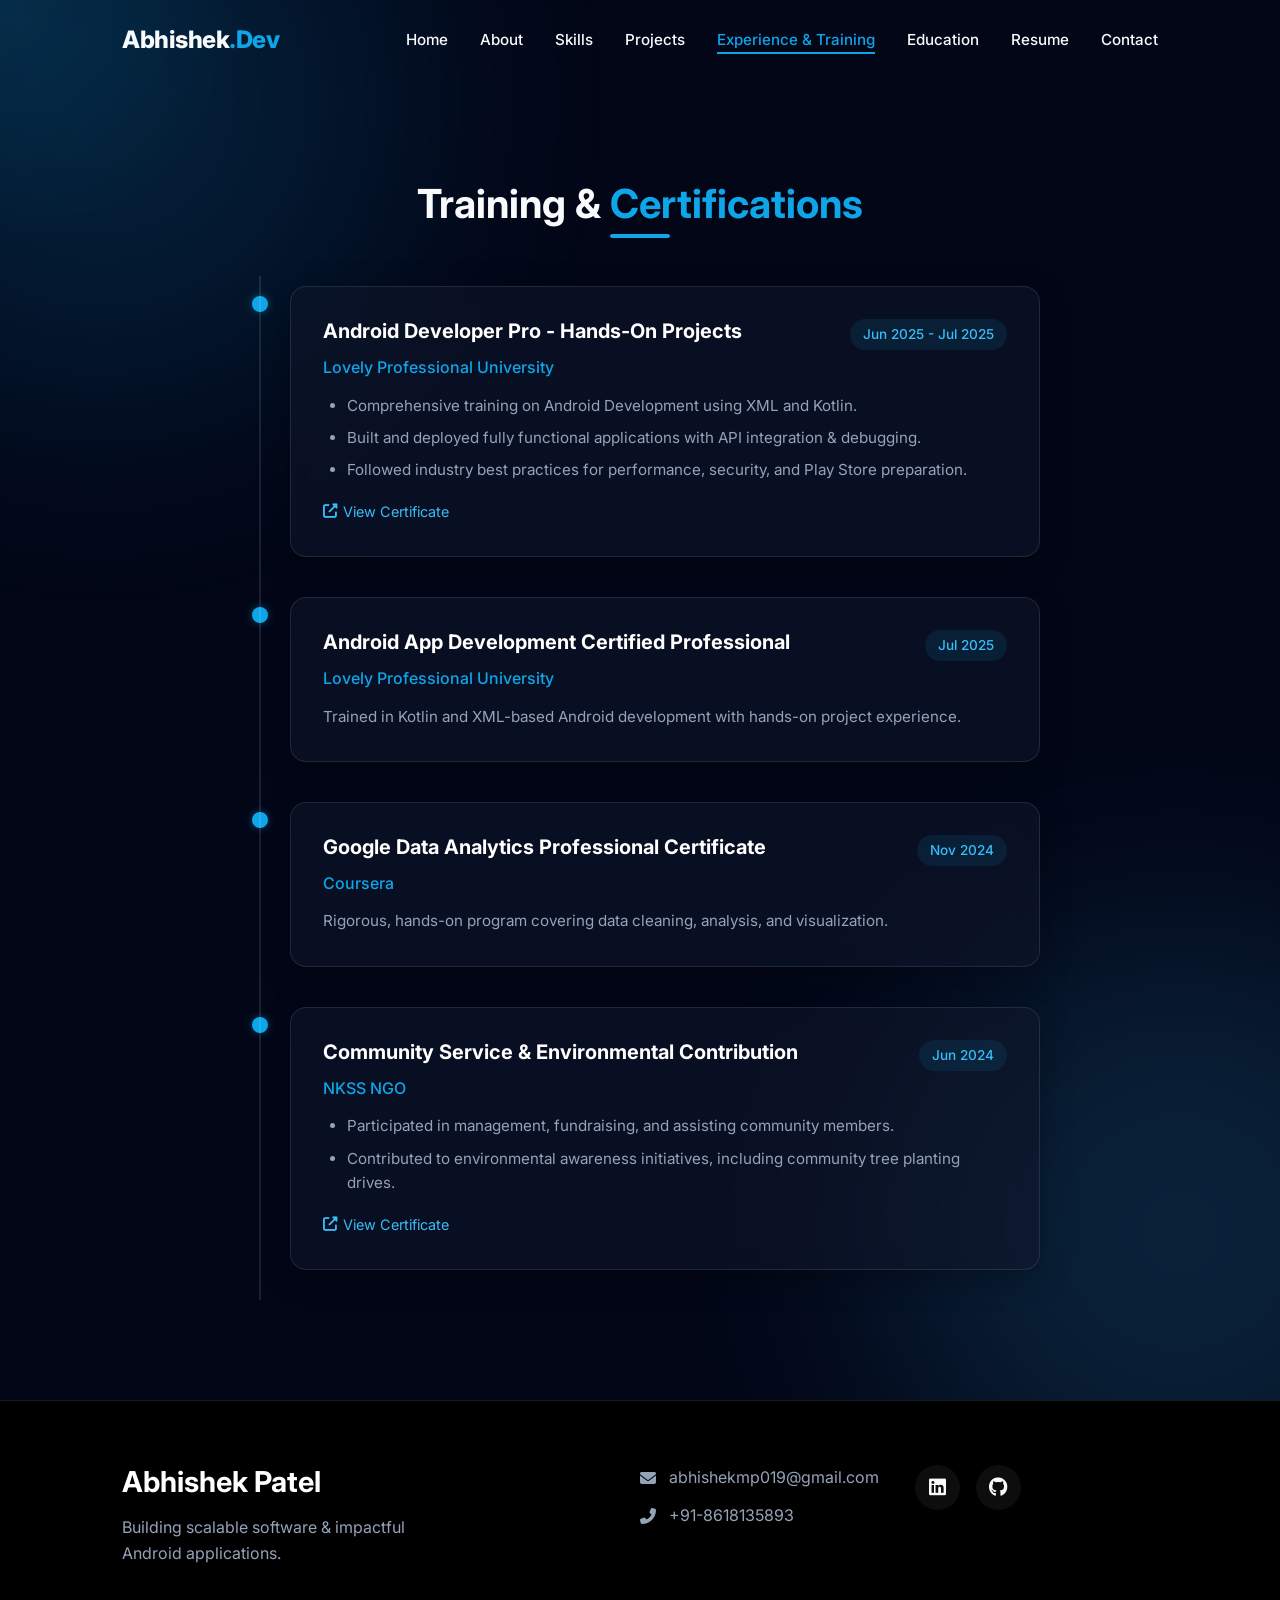
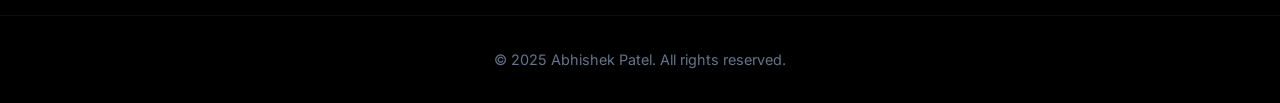
==== experience.html @ 183cbfa3 "Add files via upload" ====
<!DOCTYPE html>
<html lang="en">

<head>
    <meta charset="UTF-8">
    <meta name="viewport" content="width=device-width, initial-scale=1.0">
    <title>Experience & Training | Abhishek Patel</title>
    <link rel="stylesheet" href="style.css">
    <!-- Google Fonts: Inter -->
    <link rel="preconnect" href="https://fonts.googleapis.com">
    <link rel="preconnect" href="https://fonts.gstatic.com" crossorigin>
    <link href="https://fonts.googleapis.com/css2?family=Inter:wght@300;400;500;600;700;800&display=swap"
        rel="stylesheet">
    <!-- Font Awesome for Icons -->
    <link rel="stylesheet" href="https://cdnjs.cloudflare.com/ajax/libs/font-awesome/6.4.0/css/all.min.css">
</head>

<body>
    <!-- Background Elements -->
    <div class="bg-glow top-left"></div>
    <div class="bg-glow bottom-right"></div>

    <!-- Navigation -->
    <header id="header">
        <nav class="container">
            <a href="index.html" class="logo">Abhishek<span>.Dev</span></a>
            <ul class="nav-links">
                <li><a href="home.html">Home</a></li>
                <li><a href="index.html">About</a></li>
                <li><a href="skills.html">Skills</a></li>
                <li><a href="projects.html">Projects</a></li>
                <li><a href="experience.html">Experience & Training</a></li>
                <li><a href="education.html">Education</a></li>
                <li><a href="resum.html">Resume</a></li>
                <li><a href="contact.html">Contact</a></li>
            </ul>
            <div class="mobile-menu-btn">
                <i class="fas fa-bars"></i>
            </div>
        </nav>
    </header>

    <!-- Main Content -->
    <main style="padding-top: var(--nav-height);">
        <!-- Training & Certificates -->
        <section id="experience" class="section">
            <div class="container">
                <h2 class="section-title">Training & <span>Certifications</span></h2>
                <div class="timeline">
                    <!-- Training 1 -->
                    <div class="timeline-item">
                        <div class="timeline-dot"></div>
                        <div class="timeline-content glass-card">
                            <div class="timeline-header">
                                <h3>Android Developer Pro - Hands-On Projects</h3>
                                <span class="timeline-date">Jun 2025 - Jul 2025</span>
                            </div>
                            <h4>Lovely Professional University</h4>
                            <ul>
                                <li>Comprehensive training on Android Development using XML and Kotlin.</li>
                                <li>Built and deployed fully functional applications with API integration & debugging.
                                </li>
                                <li>Followed industry best practices for performance, security, and Play Store
                                    preparation.</li>
                            </ul>
                            <div class="cert-link">
                                <a href="#" class="open-cert-modal" data-image="certificate.png"><i
                                        class="fas fa-external-link-alt"></i> View Certificate</a>
                            </div>
                        </div>
                    </div>

                    <!-- Certificate 1 -->
                    <div class="timeline-item">
                        <div class="timeline-dot"></div>
                        <div class="timeline-content glass-card">
                            <div class="timeline-header">
                                <h3>Android App Development Certified Professional</h3>
                                <span class="timeline-date">Jul 2025</span>
                            </div>
                            <h4>Lovely Professional University</h4>
                            <p>Trained in Kotlin and XML-based Android development with hands-on project experience.</p>
                        </div>
                    </div>

                    <!-- Certificate 2 -->
                    <div class="timeline-item">
                        <div class="timeline-dot"></div>
                        <div class="timeline-content glass-card">
                            <div class="timeline-header">
                                <h3>Google Data Analytics Professional Certificate</h3>
                                <span class="timeline-date">Nov 2024</span>
                            </div>
                            <h4>Coursera</h4>
                            <p>Rigorous, hands-on program covering data cleaning, analysis, and visualization.</p>
                        </div>
                    </div>

                    <!-- NGO -->
                    <div class="timeline-item">
                        <div class="timeline-dot"></div>
                        <div class="timeline-content glass-card">
                            <div class="timeline-header">
                                <h3>Community Service & Environmental Contribution</h3>
                                <span class="timeline-date">Jun 2024</span>
                            </div>
                            <h4>NKSS NGO</h4>
                            <ul>
                                <li>Participated in management, fundraising, and assisting community members.</li>
                                <li>Contributed to environmental awareness initiatives, including community tree
                                    planting drives.</li>
                            </ul>
                            <div class="cert-link">
                                <a href="#" class="open-cert-modal" data-image="NGOcerti.jpg"><i
                                        class="fas fa-external-link-alt"></i> View Certificate</a>
                            </div>
                        </div>
                    </div>
                </div>
            </div>
        </section>
    </main>

    <!-- Footer -->
    <footer>
        <div class="container footer-content">
            <div class="footer-brand">
                <h2>Abhishek Patel</h2>
                <p>Building scalable software & impactful Android applications.</p>
            </div>
            <div class="footer-contact">
                <p><i class="fas fa-envelope"></i> abhishekmp019@gmail.com</p>
                <p><i class="fas fa-phone-alt"></i> +91-8618135893</p>
            </div>
            <div class="footer-social">
                <a href="https://linkedin.com/in/ak019" target="_blank"><i class="fab fa-linkedin"></i></a>
                <a href="https://github.com/Abhishekpa21" target="_blank"><i class="fab fa-github"></i></a>
            </div>
        </div>
        <div class="footer-bottom">
            <p>&copy; 2025 Abhishek Patel. All rights reserved.</p>
        </div>
    </footer>

    <!-- Certificate Modal -->
    <div id="certModal" class="modal">
        <span class="close-modal">&times;</span>
        <img class="modal-content" id="certImage">
    </div>

    <script src="script.js"></script>
</body>

</html>
---- style.css ----
/* =========================================
   Base & CSS Variables
   ========================================= */
:root {
    /* Color Palette */
    --bg-main: #020617;
    /* Very dark slate */
    --bg-card: rgba(15, 23, 42, 0.6);
    /* Translucent slate */
    --bg-card-hover: rgba(30, 41, 59, 0.8);

    --accent-primary: #0ea5e9;
    /* Sky blue */
    --accent-primary-glow: rgba(14, 165, 233, 0.4);
    --accent-secondary: #38bdf8;

    --text-main: #f8fafc;
    /* Very light slate */
    --text-muted: #94a3b8;
    /* Slate gray */

    /* Typography */
    --font-heading: 'Inter', sans-serif;
    --font-body: 'Inter', sans-serif;
    --font-mono: 'Courier New', Courier, monospace;

    /* Layout */
    --container-width: 1100px;
    --transition-fast: 0.2s ease;
    --transition-normal: 0.3s ease;
    --nav-height: 80px;

    /* Effects */
    --glass-border: 1px solid rgba(255, 255, 255, 0.1);
    --glass-shadow: 0 8px 32px 0 rgba(0, 0, 0, 0.3);
}

* {
    margin: 0;
    padding: 0;
    box-sizing: border-box;
}

html {
    scroll-behavior: smooth;
}

body {
    font-family: var(--font-body);
    background-color: var(--bg-main);
    color: var(--text-main);
    line-height: 1.6;
    overflow-x: hidden;
    position: relative;
}

/* Background Glowing Orbs */
.bg-glow {
    position: absolute;
    width: 600px;
    height: 600px;
    border-radius: 50%;
    filter: blur(120px);
    z-index: -1;
    opacity: 0.15;
    pointer-events: none;
}

.bg-glow.top-left {
    top: -200px;
    left: -200px;
    background: var(--accent-primary);
}

.bg-glow.bottom-right {
    bottom: 10%;
    right: -200px;
    background: var(--accent-secondary);
}

/* Custom Cursor Glow */
.cursor-glow {
    position: fixed;
    top: 0;
    left: 0;
    width: 500px;
    height: 500px;
    background: radial-gradient(circle, rgba(14, 165, 233, 0.12) 0%, rgba(0, 0, 0, 0) 70%);
    border-radius: 50%;
    transform: translate(-50%, -50%);
    pointer-events: none;
    z-index: 9999;
    mix-blend-mode: screen;
    transition: opacity 0.3s ease;
}

/* Container */
.container {
    max-width: var(--container-width);
    margin: 0 auto;
    padding: 0 2rem;
}

/* Typography elements */
h1,
h2,
h3,
h4,
h5,
h6 {
    font-family: var(--font-heading);
    font-weight: 700;
    line-height: 1.2;
}

a {
    color: var(--text-main);
    text-decoration: none;
    transition: color var(--transition-fast);
}

ul {
    list-style: none;
}

/* Glassmorphism Utilities */
.glass-card {
    background: var(--bg-card);
    backdrop-filter: blur(12px);
    -webkit-backdrop-filter: blur(12px);
    border: var(--glass-border);
    border-radius: 16px;
    box-shadow: var(--glass-shadow);
    transition: transform var(--transition-normal), background var(--transition-normal), border-color var(--transition-normal);
}

.glass-card:hover {
    transform: translateY(-5px);
    background: var(--bg-card-hover);
    border-color: rgba(255, 255, 255, 0.2);
}

/* Section Utilities */
.section {
    padding: 100px 0;
}

.section-title {
    font-size: 2.5rem;
    margin-bottom: 3rem;
    text-align: center;
    position: relative;
}

.section-title span {
    color: var(--accent-primary);
}

.section-title::after {
    content: '';
    position: absolute;
    bottom: -10px;
    left: 50%;
    transform: translateX(-50%);
    width: 60px;
    height: 4px;
    background: var(--accent-primary);
    border-radius: 2px;
}

/* Buttons */
.btn {
    display: inline-flex;
    align-items: center;
    gap: 0.5rem;
    padding: 0.8rem 1.75rem;
    border-radius: 8px;
    font-weight: 600;
    cursor: pointer;
    transition: all var(--transition-normal);
    border: none;
    outline: none;
    font-size: 1rem;
}

.btn-primary {
    background: var(--accent-primary);
    color: #fff;
    box-shadow: 0 0 15px var(--accent-primary-glow);
}

.btn-primary:hover {
    background: var(--accent-secondary);
    transform: translateY(-2px);
    box-shadow: 0 0 25px var(--accent-primary-glow);
}

/* Tags */
.tag {
    display: inline-block;
    padding: 0.3rem 0.8rem;
    background: rgba(14, 165, 233, 0.1);
    color: var(--accent-secondary);
    border: 1px solid rgba(14, 165, 233, 0.2);
    border-radius: 20px;
    font-size: 0.85rem;
    font-weight: 500;
    margin: 0.2rem;
    transition: all var(--transition-fast);
}

.tag:hover {
    background: rgba(14, 165, 233, 0.2);
    transform: translateY(-2px);
}

/* =========================================
   Navigation
   ========================================= */
header {
    position: fixed;
    top: 0;
    left: 0;
    width: 100%;
    height: var(--nav-height);
    z-index: 1000;
    transition: padding var(--transition-normal), background var(--transition-normal);
}

header.scrolled {
    background: rgba(2, 6, 23, 0.9);
    backdrop-filter: blur(10px);
    border-bottom: var(--glass-border);
}

header nav {
    display: flex;
    justify-content: space-between;
    align-items: center;
    height: 100%;
}

.logo {
    font-size: 1.5rem;
    font-weight: 800;
    letter-spacing: -0.5px;
}

.logo span {
    color: var(--accent-primary);
}

.nav-links {
    display: flex;
    gap: 2rem;
}

.nav-links a {
    font-size: 0.95rem;
    font-weight: 500;
    position: relative;
    padding-bottom: 5px;
}

.nav-links a::after {
    content: '';
    position: absolute;
    bottom: 0;
    left: 0;
    width: 0;
    height: 2px;
    background: var(--accent-primary);
    transition: width var(--transition-normal);
}

.nav-links a:hover::after,
.nav-links a.active::after {
    width: 100%;
}

.nav-links a:hover,
.nav-links a.active {
    color: var(--accent-primary);
}

.mobile-menu-btn {
    display: none;
    font-size: 1.5rem;
    cursor: pointer;
}

/* =========================================
   Hero Section
   ========================================= */
.hero-section {
    min-height: 100vh;
    display: flex;
    align-items: center;
    padding-top: var(--nav-height);
}

.hero-container {
    display: flex;
    align-items: center;
    justify-content: space-between;
    gap: 4rem;
}

.hero-content {
    flex: 1;
}

.greeting {
    font-size: 1.25rem;
    color: var(--accent-primary);
    margin-bottom: 0.5rem;
    font-weight: 500;
}

.profile-photo {
    width: 150px;
    height: 150px;
    border-radius: 50%;
    object-fit: cover;
    margin-bottom: 1.5rem;
    border: 3px solid var(--accent-primary);
    box-shadow: 0 0 20px var(--accent-primary-glow);
    transition: transform var(--transition-normal);
}

.profile-photo:hover {
    transform: scale(1.05);
}

.name {
    font-size: 4rem;
    margin-bottom: 0.5rem;
    background: linear-gradient(135deg, #fff 0%, #94a3b8 100%);
    -webkit-background-clip: text;
    background-clip: text;
    -webkit-text-fill-color: transparent;
}

.role {
    font-size: 2rem;
    color: var(--text-muted);
    font-weight: 600;
    margin-bottom: 1.5rem;
}

.summary {
    color: var(--text-muted);
    font-size: 1.1rem;
    max-width: 600px;
    margin-bottom: 2rem;
}

.hero-actions {
    display: flex;
    align-items: center;
    gap: 2rem;
}

.social-links {
    display: flex;
    gap: 1.2rem;
}

.social-links a {
    width: 40px;
    height: 40px;
    display: flex;
    align-items: center;
    justify-content: center;
    border-radius: 50%;
    background: rgba(255, 255, 255, 0.05);
    border: var(--glass-border);
    font-size: 1.2rem;
}

.social-links a:hover {
    background: var(--accent-primary);
    color: #fff;
    transform: translateY(-3px);
    border-color: var(--accent-primary);
}

.hero-visual {
    flex: 1;
    display: flex;
    justify-content: center;
    perspective: 1000px;
}

.code-window {
    width: 100%;
    max-width: 450px;
    background: #1e1e1e;
    border-radius: 10px;
    overflow: hidden;
    box-shadow: 0 20px 40px rgba(0, 0, 0, 0.5);
    border: 1px solid rgba(255, 255, 255, 0.1);
    transform: rotateY(-5deg) rotateX(5deg);
    transition: transform 0.5s ease;
}

.code-window:hover {
    transform: rotateY(0) rotateX(0);
}

.window-header {
    background: #2d2d2d;
    padding: 10px 15px;
    display: flex;
    gap: 8px;
    border-bottom: 1px solid #111;
}

.dot {
    width: 12px;
    height: 12px;
    border-radius: 50%;
}

.dot.red {
    background: #ff5f56;
}

.dot.yellow {
    background: #ffbd2e;
}

.dot.green {
    background: #27c93f;
}

.window-body {
    padding: 20px;
    font-family: var(--font-mono);
    font-size: 0.9rem;
    color: #d4d4d4;
    overflow-x: auto;
}

.keyword {
    color: #569cd6;
}

.variable {
    color: #4fc1ff;
}

.property {
    color: #9cdcfe;
}

.string {
    color: #ce9178;
}


/* =========================================
   Skills Section
   ========================================= */
.skills-grid {
    display: grid;
    grid-template-columns: repeat(2, 1fr);
    gap: 1.5rem;
}

.skill-category {
    padding: 2rem;
}

.skill-category h3 {
    display: flex;
    align-items: center;
    gap: 0.8rem;
    font-size: 1.25rem;
    margin-bottom: 1.5rem;
    color: var(--accent-secondary);
}

.skill-category h3 i {
    font-size: 1.5rem;
}

.skill-tags {
    display: flex;
    flex-wrap: wrap;
    gap: 0.5rem;
}

/* =========================================
   Projects Section
   ========================================= */
.projects-grid {
    display: grid;
    grid-template-columns: repeat(auto-fit, minmax(350px, 1fr));
    gap: 2rem;
}

.project-card {
    padding: 2.5rem;
    display: flex;
    flex-direction: column;
    height: 100%;
}

.project-header {
    margin-bottom: 1.5rem;
    position: relative;
}

.project-links {
    position: absolute;
    top: 0;
    right: 0;
    font-size: 0.85rem;
}

.status.live {
    color: #10b981;
    font-weight: 600;
    display: flex;
    align-items: center;
    gap: 0.4rem;
}

.status.live i {
    font-size: 0.5rem;
    animation: blink 1.5s infinite;
}

@keyframes blink {

    0%,
    100% {
        opacity: 1;
    }

    50% {
        opacity: 0.3;
    }
}

.github-link {
    display: flex;
    align-items: center;
    gap: 0.4rem;
    color: var(--accent-primary);
    font-weight: 600;
}

.github-link:hover {
    color: var(--accent-secondary);
    text-decoration: underline;
}

.project-header h3 {
    font-size: 1.5rem;
    color: #fff;
    margin-bottom: 0.3rem;
    padding-right: 100px;
    /* Space for links */
}

.project-header .subtitle {
    color: var(--text-muted);
    font-size: 1rem;
    margin-bottom: 0.5rem;
}

.project-header .date {
    display: inline-block;
    font-size: 0.8rem;
    padding: 0.2rem 0.6rem;
    background: rgba(255, 255, 255, 0.05);
    border-radius: 4px;
    color: var(--accent-secondary);
}

.project-details {
    color: var(--text-muted);
    margin-bottom: 2rem;
    flex-grow: 1;
}

.project-details li {
    margin-bottom: 0.8rem;
    position: relative;
    padding-left: 1.2rem;
    font-size: 0.95rem;
}

.project-details li::before {
    content: '▹';
    position: absolute;
    left: 0;
    color: var(--accent-primary);
}

.project-tech {
    display: flex;
    flex-wrap: wrap;
    gap: 1rem;
    font-family: var(--font-mono);
    font-size: 0.85rem;
    color: var(--accent-secondary);
}

/* =========================================
   Timeline (Experience/Training)
   ========================================= */
.timeline {
    position: relative;
    max-width: 800px;
    margin: 0 auto;
}

.timeline::after {
    content: '';
    position: absolute;
    width: 2px;
    background: rgba(255, 255, 255, 0.1);
    top: 0;
    bottom: 0;
    left: 20px;
    margin-left: -1px;
}

.timeline-item {
    padding: 10px 0 30px 50px;
    position: relative;
}

.timeline-dot {
    position: absolute;
    width: 16px;
    height: 16px;
    background: var(--accent-primary);
    border-radius: 50%;
    left: 12px;
    top: 20px;
    z-index: 1;
    box-shadow: 0 0 10px var(--accent-primary-glow);
}

.timeline-content {
    padding: 2rem;
}

.timeline-header {
    display: flex;
    justify-content: space-between;
    align-items: flex-start;
    margin-bottom: 0.5rem;
    flex-wrap: wrap;
    gap: 1rem;
}

.timeline-header h3 {
    font-size: 1.25rem;
    color: #fff;
    flex: 1;
}

.timeline-date {
    background: rgba(14, 165, 233, 0.1);
    color: var(--accent-secondary);
    padding: 0.3rem 0.8rem;
    border-radius: 20px;
    font-size: 0.85rem;
    font-weight: 500;
}

.timeline-content h4 {
    color: var(--accent-primary);
    font-size: 1rem;
    margin-bottom: 1rem;
    font-weight: 500;
}

.timeline-content p,
.timeline-content ul {
    color: var(--text-muted);
    font-size: 0.95rem;
}

.timeline-content ul li {
    margin-bottom: 0.5rem;
    margin-left: 1.5rem;
    list-style-type: disc;
}

.cert-link {
    margin-top: 1rem;
}

.cert-link a {
    color: var(--accent-secondary);
    font-size: 0.9rem;
    display: inline-flex;
    align-items: center;
    gap: 0.4rem;
}

.cert-link a:hover {
    text-decoration: underline;
}

/* =========================================
   Education & Achievements
   ========================================= */
.education-grid {
    display: grid;
    grid-template-columns: repeat(1, 1fr);
    gap: 2rem;
    margin-bottom: 3rem;
}

.edu-card {
    display: flex;
    gap: 1.5rem;
    padding: 2rem;
}

.edu-icon {
    width: 60px;
    height: 60px;
    background: rgba(14, 165, 233, 0.1);
    border-radius: 50%;
    display: flex;
    align-items: center;
    justify-content: center;
    font-size: 1.8rem;
    color: var(--accent-primary);
    flex-shrink: 0;
}

.edu-details h3 {
    font-size: 1.3rem;
    margin-bottom: 0.4rem;
}

.edu-details h4 {
    color: #fff;
    font-weight: 500;
    margin-bottom: 1rem;
}

.edu-details .location {
    color: var(--text-muted);
    font-weight: 400;
}

.edu-meta {
    display: flex;
    gap: 1.5rem;
    font-size: 0.9rem;
    color: var(--accent-secondary);
    font-family: var(--font-mono);
}

/* Achievement Banner */
.achievement-banner {
    display: flex;
    align-items: center;
    gap: 2rem;
    padding: 2rem 3rem;
    background: linear-gradient(to right, rgba(15, 23, 42, 0.8), rgba(2, 6, 23, 0.9));
    border-left: 4px solid var(--accent-primary);
}

.achievement-banner .icon {
    font-size: 3rem;
    color: #f59e0b;
    /* Gold/warning color */
}

.achievement-banner h3 {
    font-size: 1.5rem;
    margin-bottom: 0.5rem;
}

.achievement-banner p {
    color: var(--text-muted);
    font-size: 1.05rem;
}

.achievement-banner strong {
    color: #fff;
}

/* =========================================
   Footer
   ========================================= */
footer {
    background: #000;
    padding: 4rem 0 2rem;
    border-top: var(--glass-border);
}

.footer-content {
    display: grid;
    grid-template-columns: 2fr 1fr 1fr;
    gap: 2rem;
    margin-bottom: 3rem;
}

.footer-brand h2 {
    font-size: 1.8rem;
    margin-bottom: 1rem;
    color: #fff;
}

.footer-brand p {
    color: var(--text-muted);
    max-width: 300px;
}

.footer-contact p {
    color: var(--text-muted);
    margin-bottom: 0.8rem;
    display: flex;
    align-items: center;
    gap: 0.8rem;
}

.footer-social {
    display: flex;
    gap: 1rem;
}

.footer-social a {
    width: 45px;
    height: 45px;
    background: rgba(255, 255, 255, 0.05);
    border-radius: 50%;
    display: flex;
    align-items: center;
    justify-content: center;
    font-size: 1.2rem;
}

.footer-social a:hover {
    background: var(--accent-primary);
    color: #fff;
    transform: translateY(-3px);
}

.footer-bottom {
    text-align: center;
    padding-top: 2rem;
    border-top: 1px solid rgba(255, 255, 255, 0.05);
    color: #64748b;
    font-size: 0.9rem;
}

/* =========================================
   Modal Window
   ========================================= */
.modal {
    display: none;
    position: fixed;
    z-index: 2000;
    padding-top: 100px;
    left: 0;
    top: 0;
    width: 100%;
    height: 100%;
    overflow: auto;
    background-color: rgba(0, 0, 0, 0.9);
    backdrop-filter: blur(5px);
}

.modal-content {
    margin: auto;
    display: block;
    max-width: 90%;
    max-height: 80vh;
    border-radius: 8px;
    box-shadow: 0 0 30px rgba(0, 0, 0, 0.5);
    animation: zoomIn 0.3s ease;
}

@keyframes zoomIn {
    from {
        transform: scale(0)
    }

    to {
        transform: scale(1)
    }
}

.close-modal {
    position: absolute;
    top: 15px;
    right: 35px;
    color: #f1f1f1;
    font-size: 40px;
    font-weight: bold;
    transition: 0.3s;
    cursor: pointer;
}

.close-modal:hover,
.close-modal:focus {
    color: var(--accent-primary);
    text-decoration: none;
    cursor: pointer;
}

/* =========================================
   Animations & Responsive
   ========================================= */
.fade-in {
    opacity: 0;
    transform: translateY(30px);
    transition: opacity 0.8s ease-out, transform 0.8s ease-out;
}

.fade-in.appear {
    opacity: 1;
    transform: translateY(0);
}

@media (max-width: 992px) {
    .hero-container {
        flex-direction: column-reverse;
        text-align: center;
        padding-top: 2rem;
    }

    .hero-actions {
        justify-content: center;
    }

    .summary {
        margin: 0 auto 2rem;
    }

    .footer-content {
        grid-template-columns: 1fr;
        text-align: center;
    }

    .footer-brand p,
    .footer-contact p {
        margin-left: auto;
        margin-right: auto;
        justify-content: center;
    }

    .footer-social {
        justify-content: center;
    }
}

@media (max-width: 768px) {
    .name {
        font-size: 3rem;
    }

    .role {
        font-size: 1.5rem;
    }

    .nav-links {
        position: fixed;
        top: var(--nav-height);
        right: -100%;
        width: 100%;
        height: calc(100vh - var(--nav-height));
        background: rgba(2, 6, 23, 0.98);
        flex-direction: column;
        align-items: center;
        justify-content: center;
        transition: right 0.3s ease;
    }

    .nav-links.active {
        right: 0;
    }

    .mobile-menu-btn {
        display: block;
    }

    .timeline::after {
        left: 0;
    }

    .timeline-item {
        padding-left: 30px;
    }

    .timeline-dot {
        left: -8px;
    }

    .achievement-banner {
        flex-direction: column;
        text-align: center;
        padding: 2rem 1.5rem;
    }

    .education-grid,
    .skills-grid {
        grid-template-columns: 1fr;
    }
}
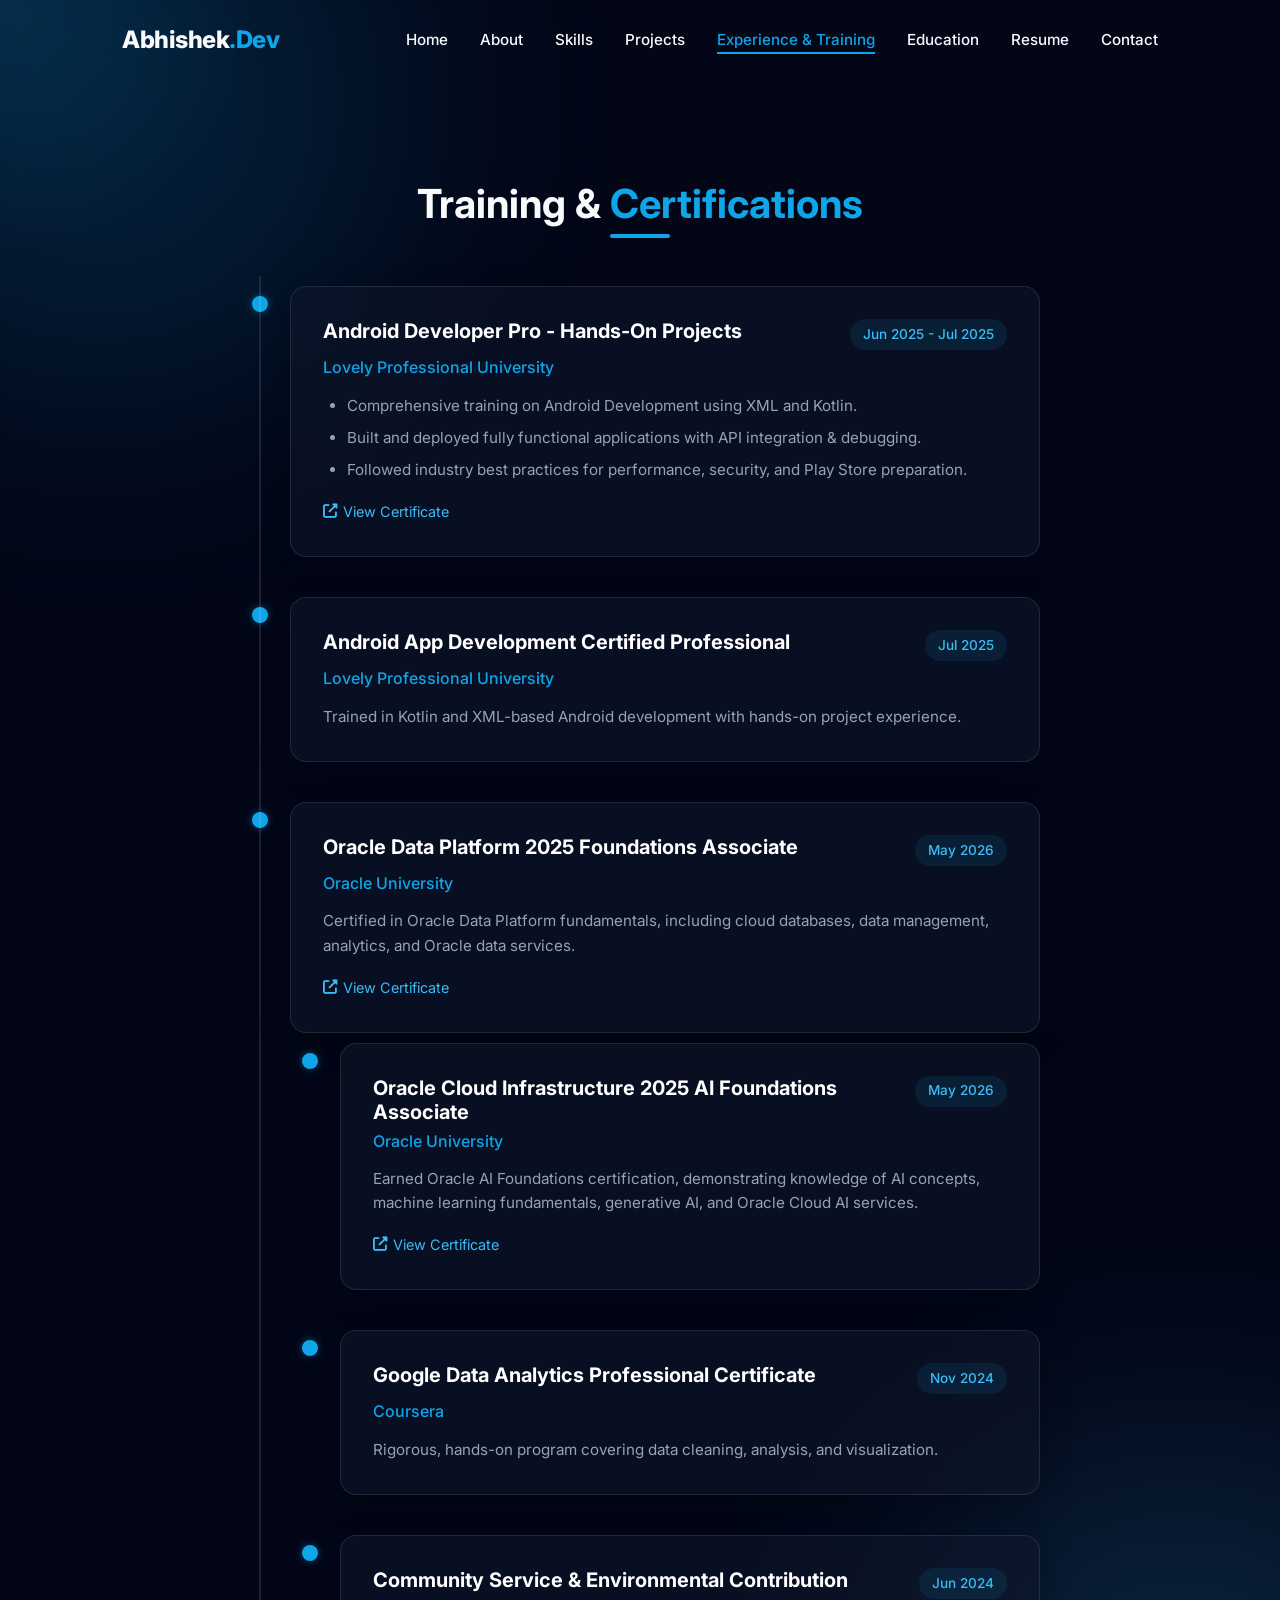
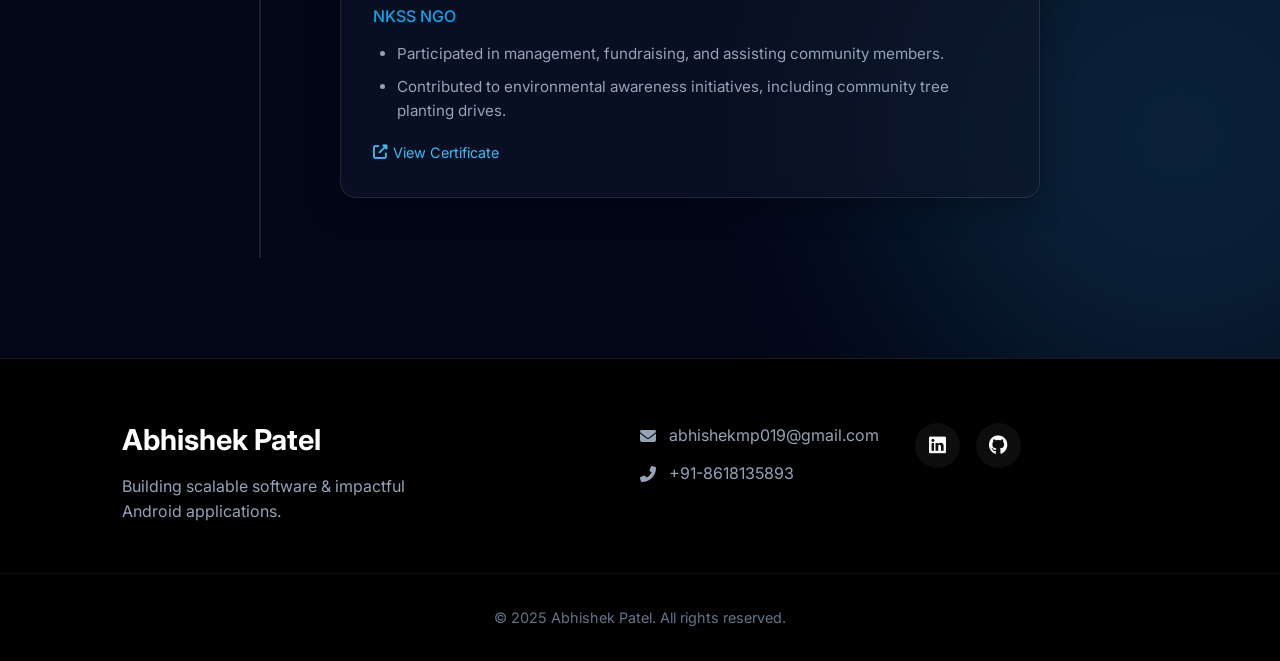
==== commit 7fa501a4: "Update experience.html" ====
--- a/experience.html
+++ b/experience.html
@@ -83,6 +83,40 @@
                         </div>
                     </div>
 
+                    <!--oracle data certi1 -->
+                     <div class="timeline-item">
+                            <div class="timeline-dot"></div>
+                            <div class="timeline-content glass-card">
+                                <div class="timeline-header">
+                                    <h3>Oracle Data Platform 2025 Foundations Associate</h3>
+                                    <span class="timeline-date">May 2026</span>
+                                </div>
+                                <h4>Oracle University</h4>
+                                 <p> Certified in Oracle Data Platform fundamentals, including cloud databases,
+                                    data management, analytics, and Oracle data services.</p>
+                                <div class="cert-link">
+                                <a href="#" class="open-cert-modal" data-image="oracledata.png"><i
+                                        class="fas fa-external-link-alt"></i> View Certificate</a>
+                            </div>
+                        </div>
+
+                    <!--oracle data certi2 -->
+                    <div class="timeline-item">
+                        <div class="timeline-dot"></div>
+                        <div class="timeline-content glass-card">
+                            <div class="timeline-header">
+                                <h3>Oracle Cloud Infrastructure 2025 AI Foundations Associate</h3>
+                                <span class="timeline-date">May 2026</span>
+                            </div>
+                            <h4>Oracle University</h4>
+                            <p>Earned Oracle AI Foundations certification, demonstrating knowledge of
+                            AI concepts, machine learning fundamentals, generative AI, and Oracle Cloud AI services.</p>
+                             <div class="cert-link">
+                                <a href="#" class="open-cert-modal" data-image="oracleAI.png"><i
+                                        class="fas fa-external-link-alt"></i> View Certificate</a>
+                            </div>
+                        </div>
+                    </div>
                     <!-- Certificate 2 -->
                     <div class="timeline-item">
                         <div class="timeline-dot"></div>
@@ -151,4 +185,4 @@
     <script src="script.js"></script>
 </body>
 
-</html>+</html>
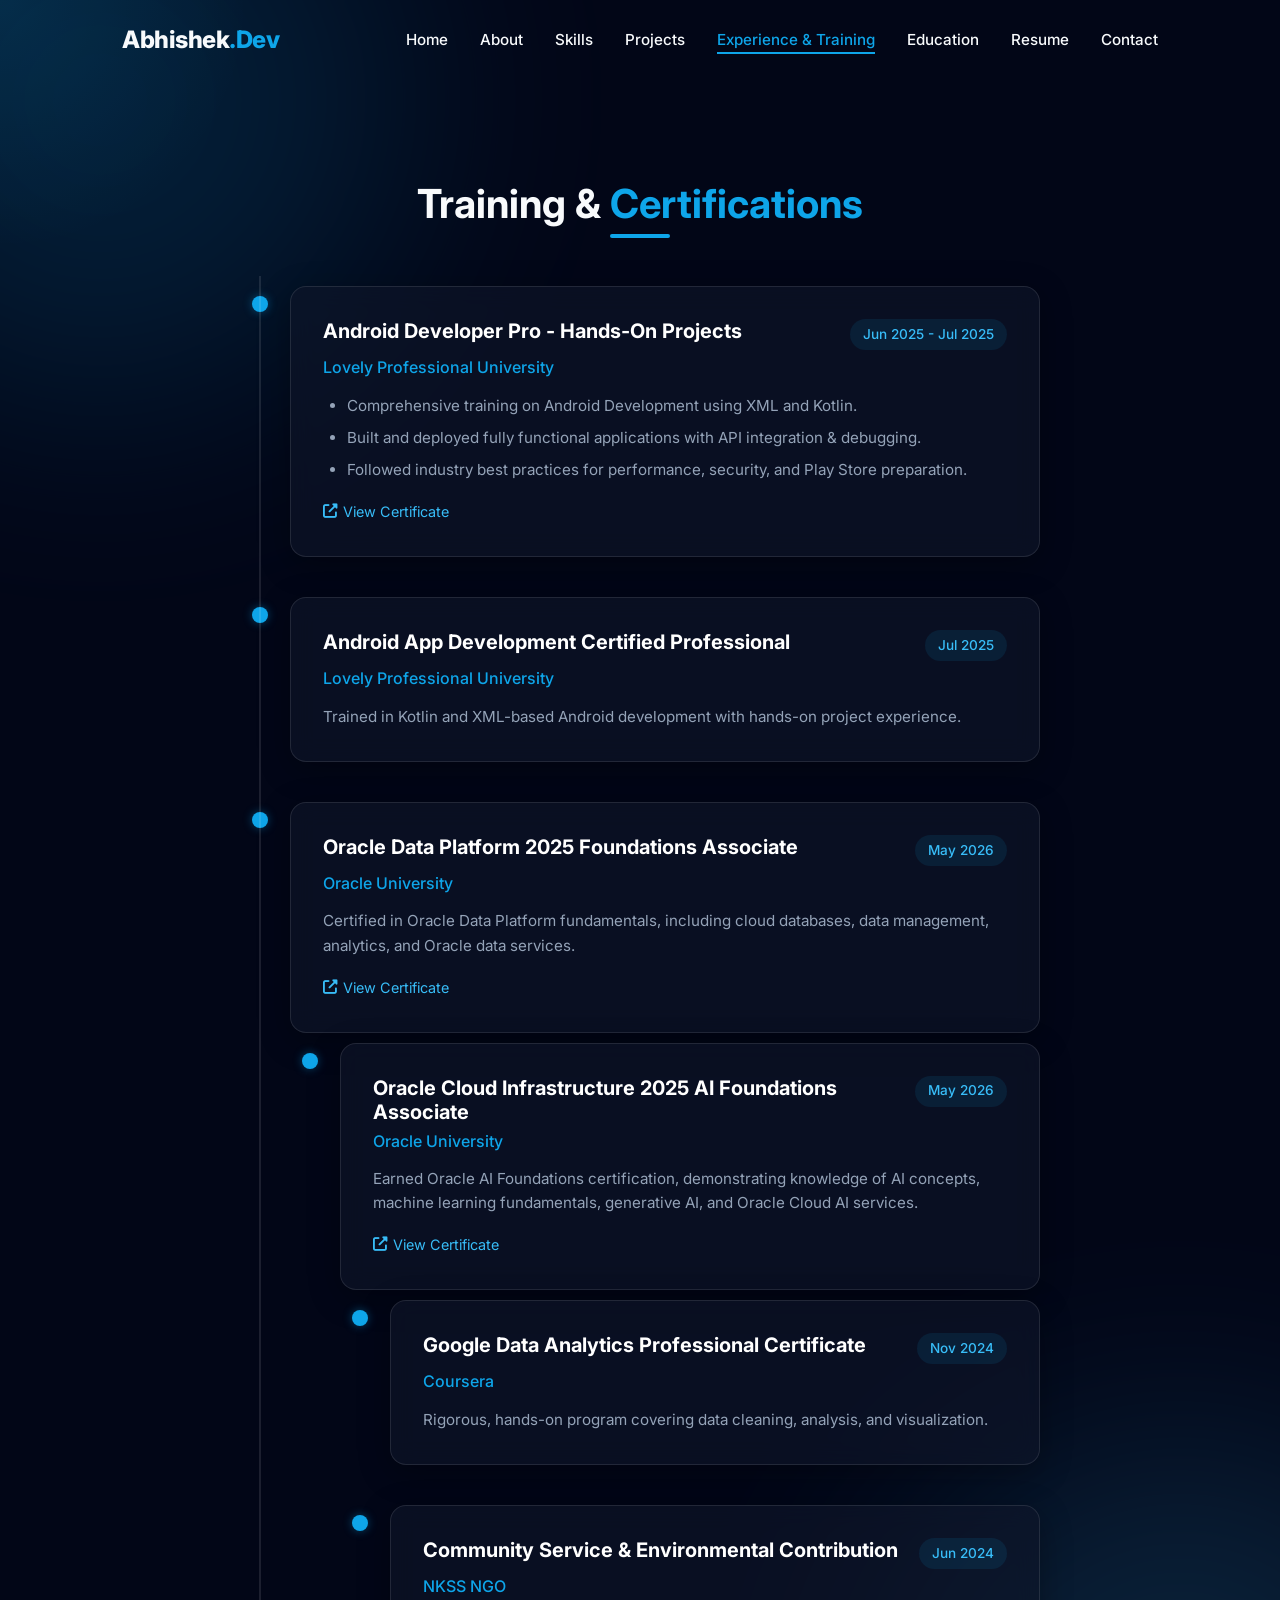
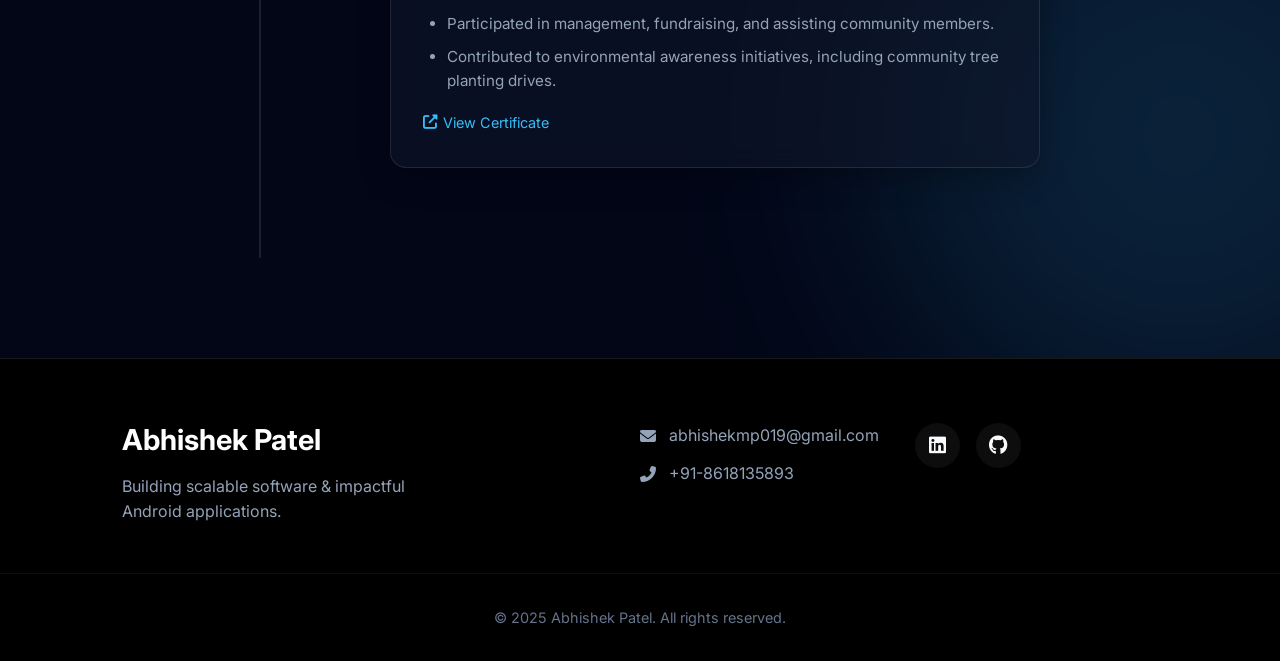
==== commit a29729fd: "Update experience.html" ====
--- a/experience.html
+++ b/experience.html
@@ -114,7 +114,6 @@
                              <div class="cert-link">
                                 <a href="#" class="open-cert-modal" data-image="oracleAI.png"><i
                                         class="fas fa-external-link-alt"></i> View Certificate</a>
-                            </div>
                         </div>
                     </div>
                     <!-- Certificate 2 -->
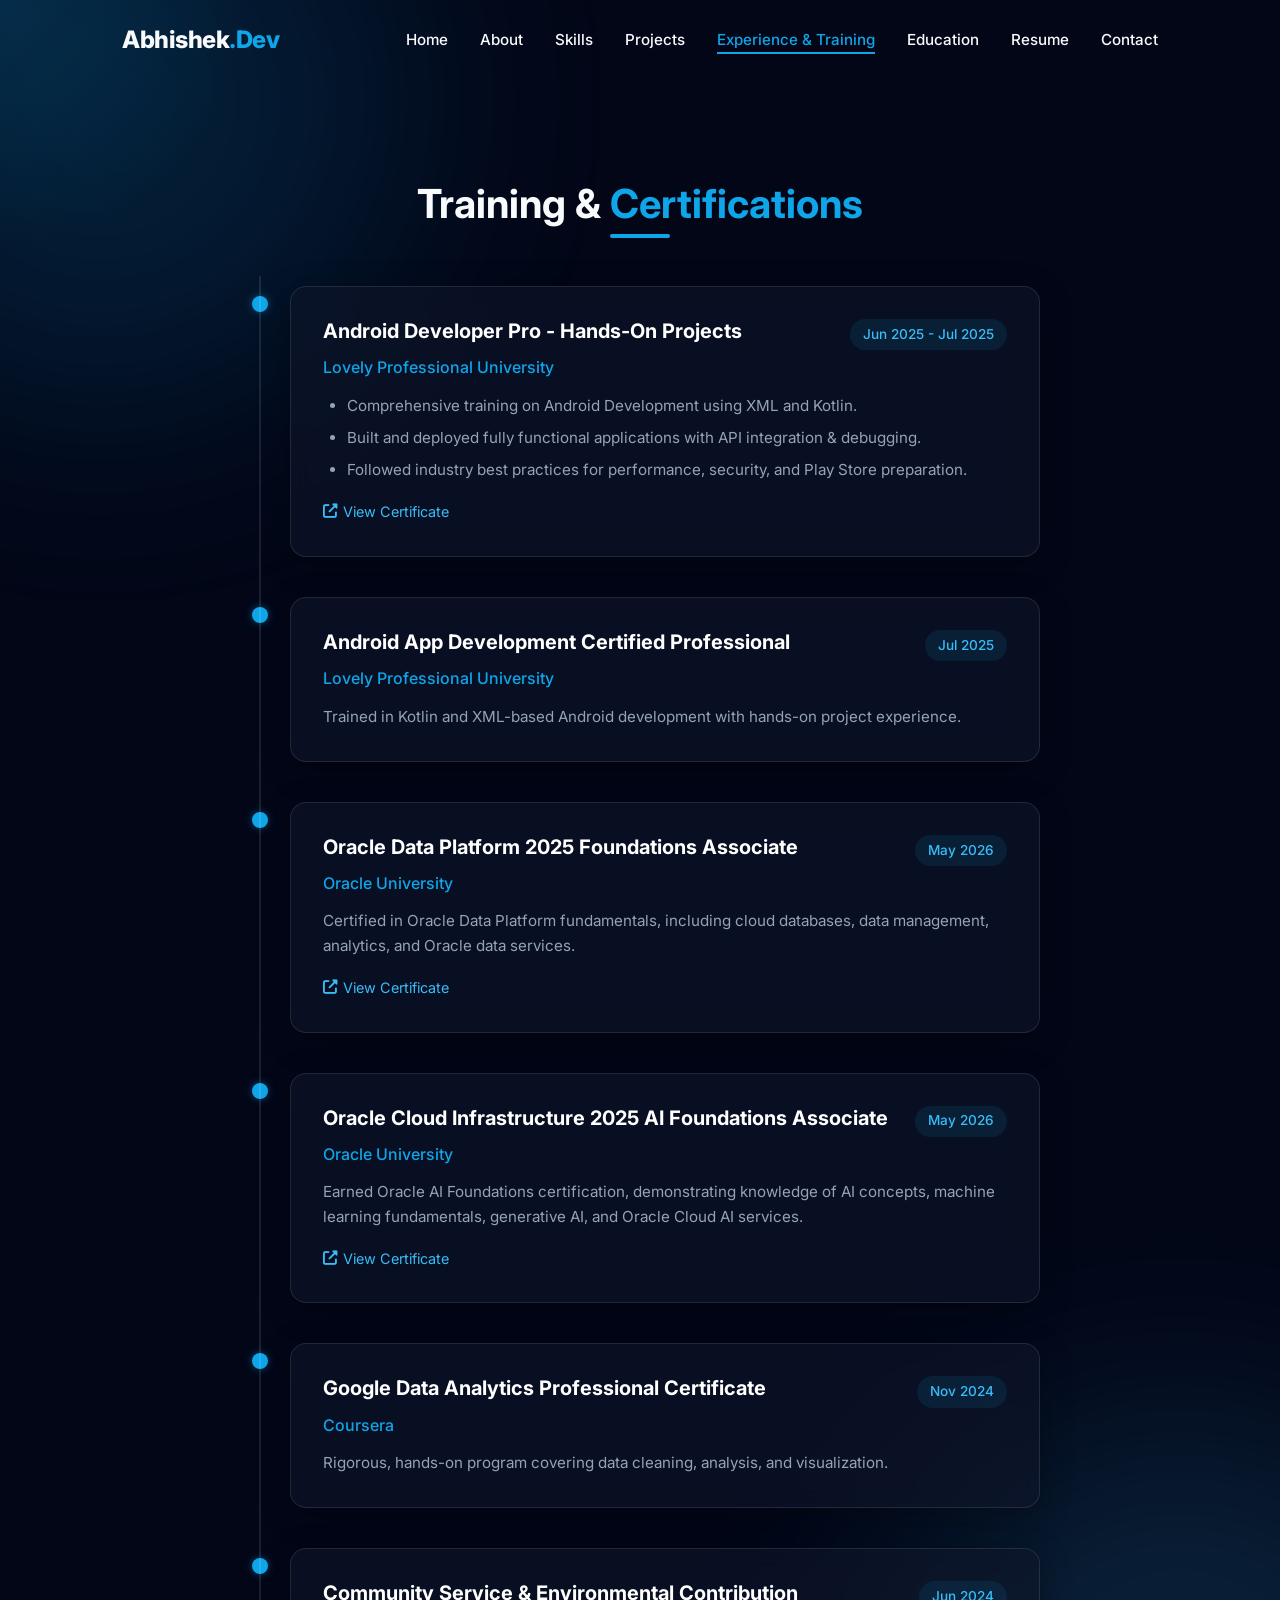
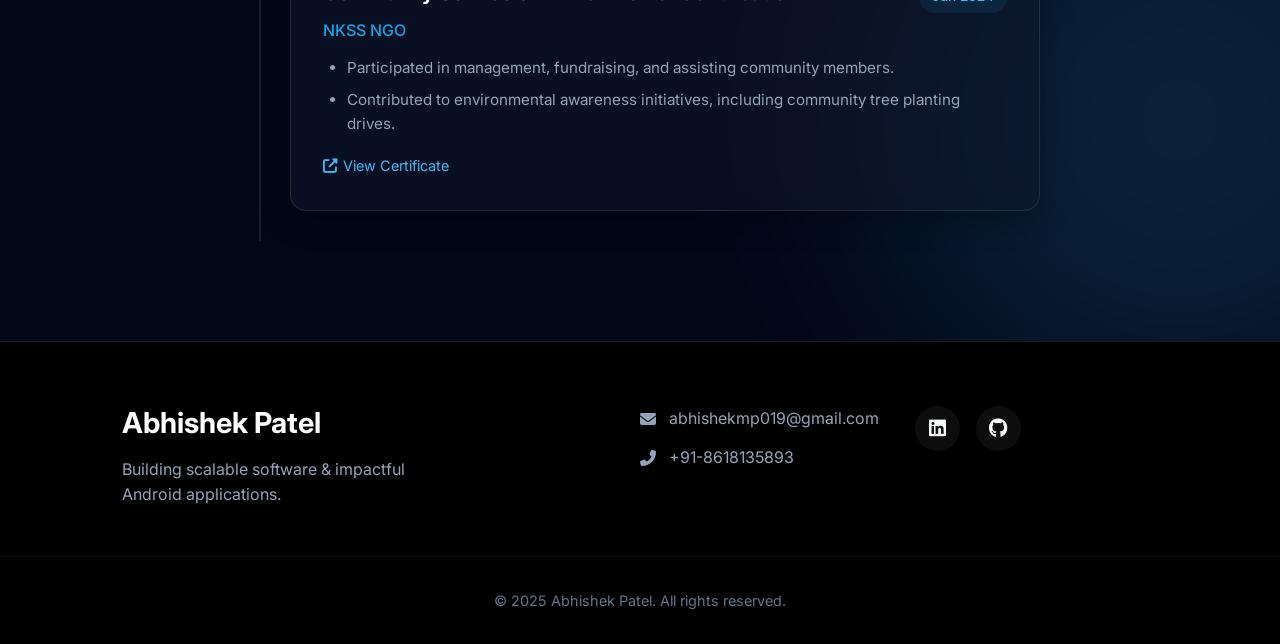
==== commit 925bf888: "Refactor Oracle certification entries in experience.html Updated Oracle Data Platform certification " ====
--- a/experience.html
+++ b/experience.html
@@ -83,24 +83,30 @@
                         </div>
                     </div>
 
-                    <!--oracle data certi1 -->
-                     <div class="timeline-item">
-                            <div class="timeline-dot"></div>
-                            <div class="timeline-content glass-card">
-                                <div class="timeline-header">
-                                    <h3>Oracle Data Platform 2025 Foundations Associate</h3>
-                                    <span class="timeline-date">May 2026</span>
-                                </div>
-                                <h4>Oracle University</h4>
-                                 <p> Certified in Oracle Data Platform fundamentals, including cloud databases,
-                                    data management, analytics, and Oracle data services.</p>
-                                <div class="cert-link">
-                                <a href="#" class="open-cert-modal" data-image="oracledata.png"><i
-                                        class="fas fa-external-link-alt"></i> View Certificate</a>
+                   
+                     <!-- Oracle Certificate 1 -->
+                    <div class="timeline-item">
+                        <div class="timeline-dot"></div>
+                        <div class="timeline-content glass-card">
+                            <div class="timeline-header">
+                                <h3>Oracle Data Platform 2025 Foundations Associate</h3>
+                                <span class="timeline-date">May 2026</span>
+                            </div>
+                            <h4>Oracle University</h4>
+                            <p>
+                                Certified in Oracle Data Platform fundamentals, including cloud databases,
+                                data management, analytics, and Oracle data services.
+                            </p>
+                    
+                            <div class="cert-link">
+                                <a href="#" class="open-cert-modal" data-image="oracledata.png">
+                                    <i class="fas fa-external-link-alt"></i> View Certificate
+                                </a>
                             </div>
                         </div>
-
-                    <!--oracle data certi2 -->
+                    </div>
+                    
+                    <!-- Oracle Certificate 2 -->
                     <div class="timeline-item">
                         <div class="timeline-dot"></div>
                         <div class="timeline-content glass-card">
@@ -109,11 +115,16 @@
                                 <span class="timeline-date">May 2026</span>
                             </div>
                             <h4>Oracle University</h4>
-                            <p>Earned Oracle AI Foundations certification, demonstrating knowledge of
-                            AI concepts, machine learning fundamentals, generative AI, and Oracle Cloud AI services.</p>
-                             <div class="cert-link">
-                                <a href="#" class="open-cert-modal" data-image="oracleAI.png"><i
-                                        class="fas fa-external-link-alt"></i> View Certificate</a>
+                            <p>
+                                Earned Oracle AI Foundations certification, demonstrating knowledge of AI concepts,
+                                machine learning fundamentals, generative AI, and Oracle Cloud AI services.
+                            </p>
+                    
+                            <div class="cert-link">
+                                <a href="#" class="open-cert-modal" data-image="oracleAI.png">
+                                    <i class="fas fa-external-link-alt"></i> View Certificate
+                                </a>
+                            </div>
                         </div>
                     </div>
                     <!-- Certificate 2 -->
